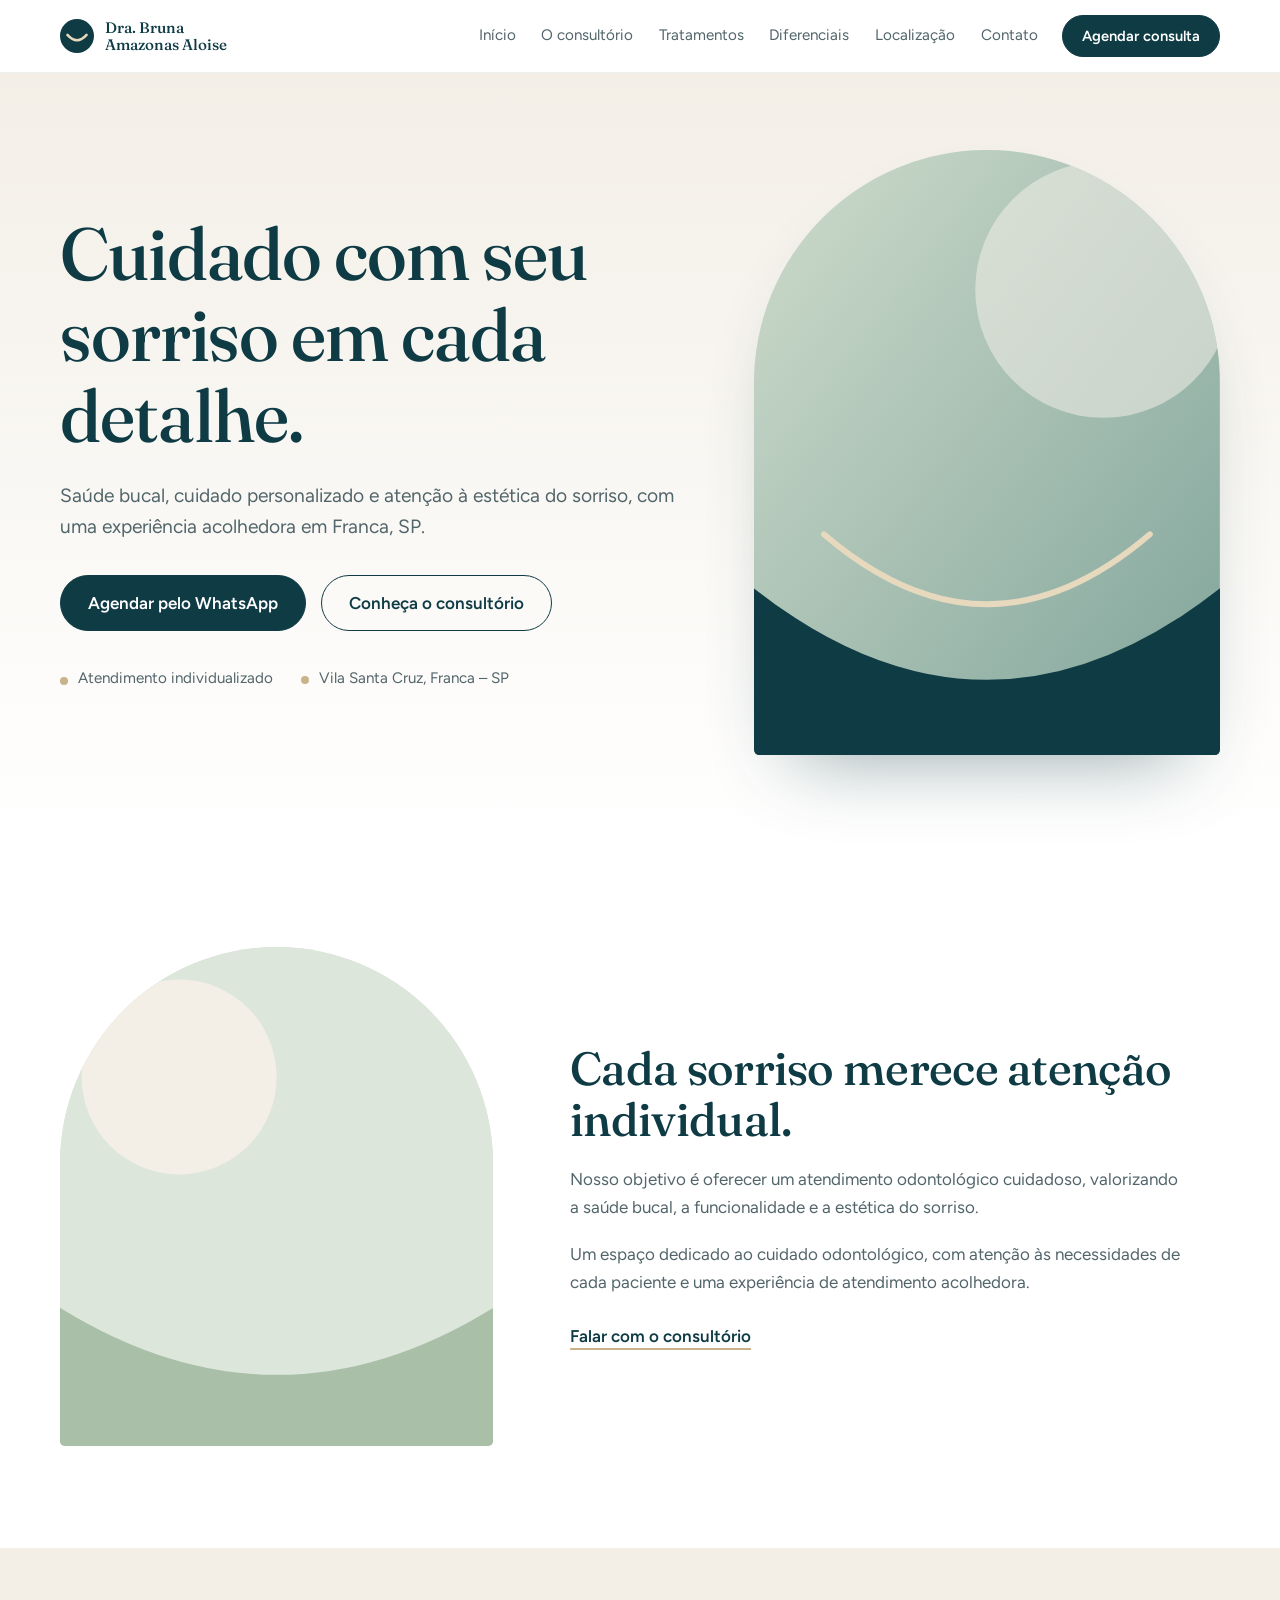
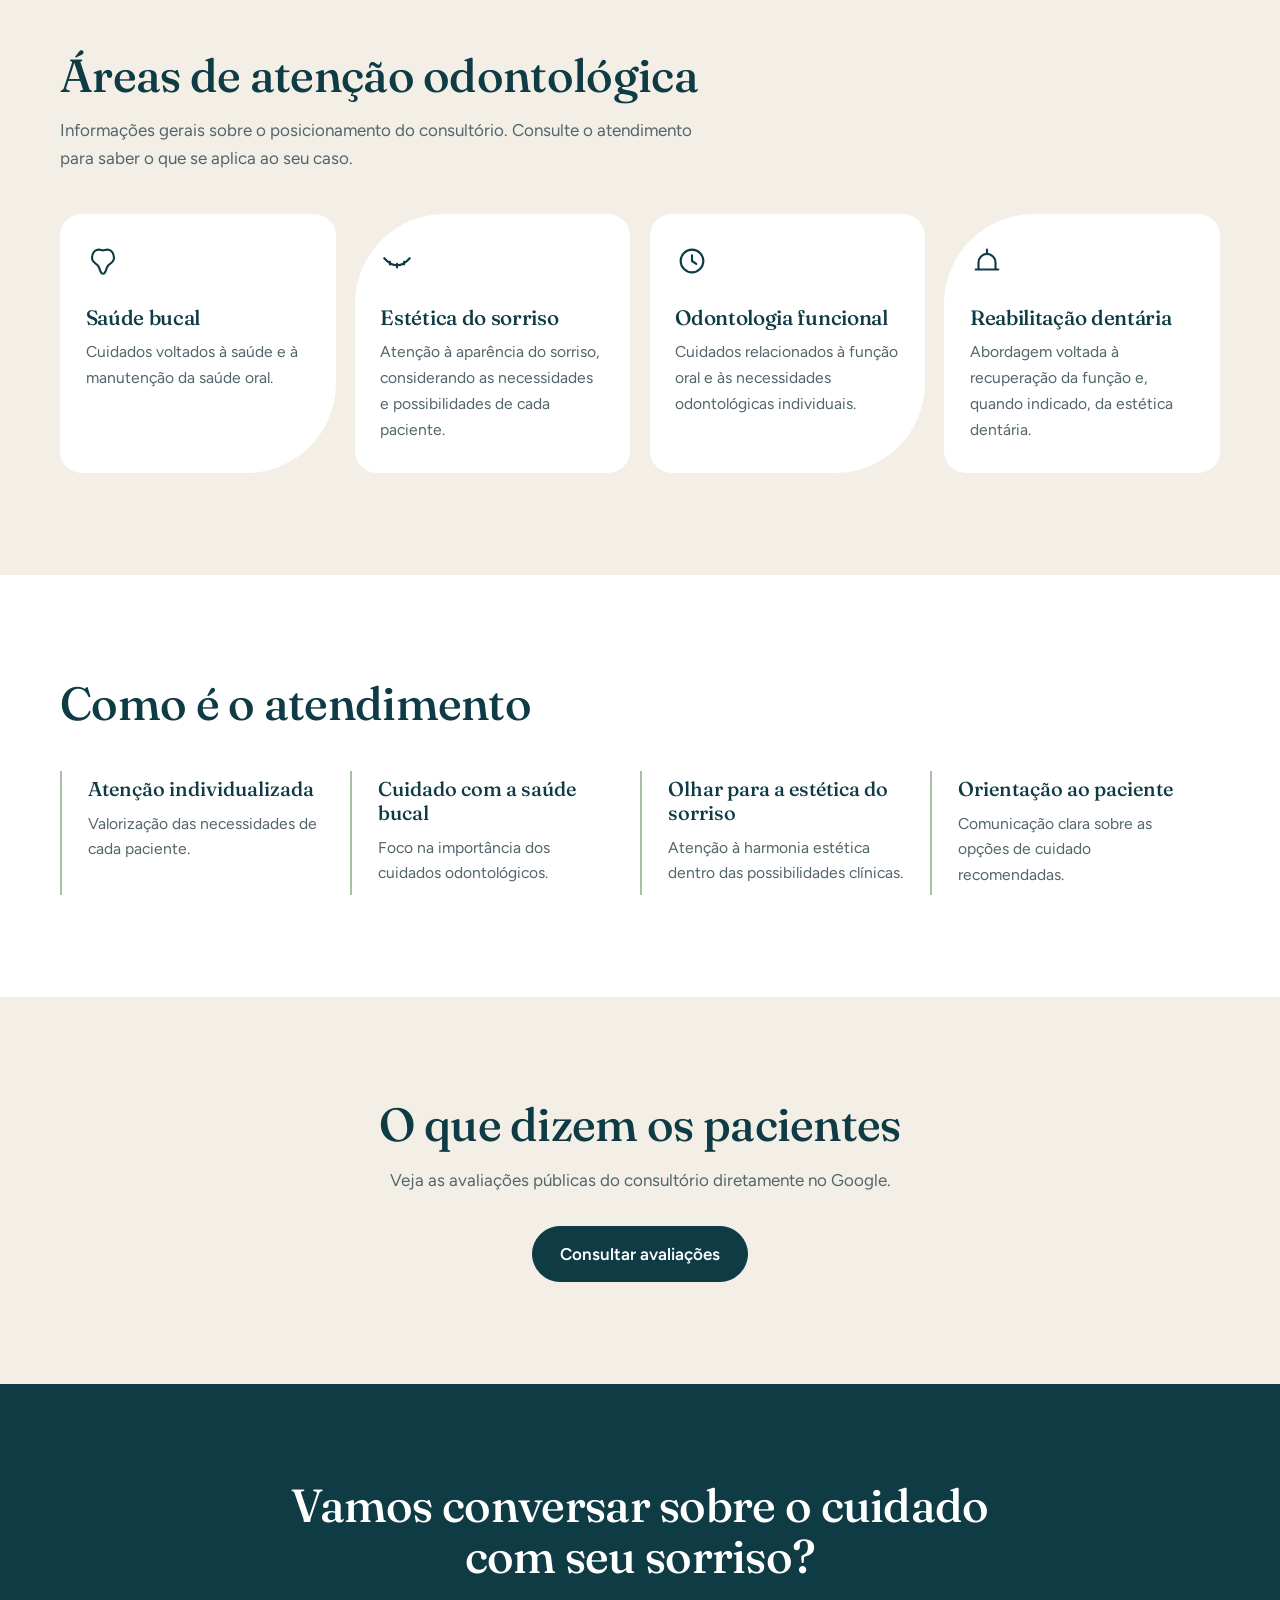
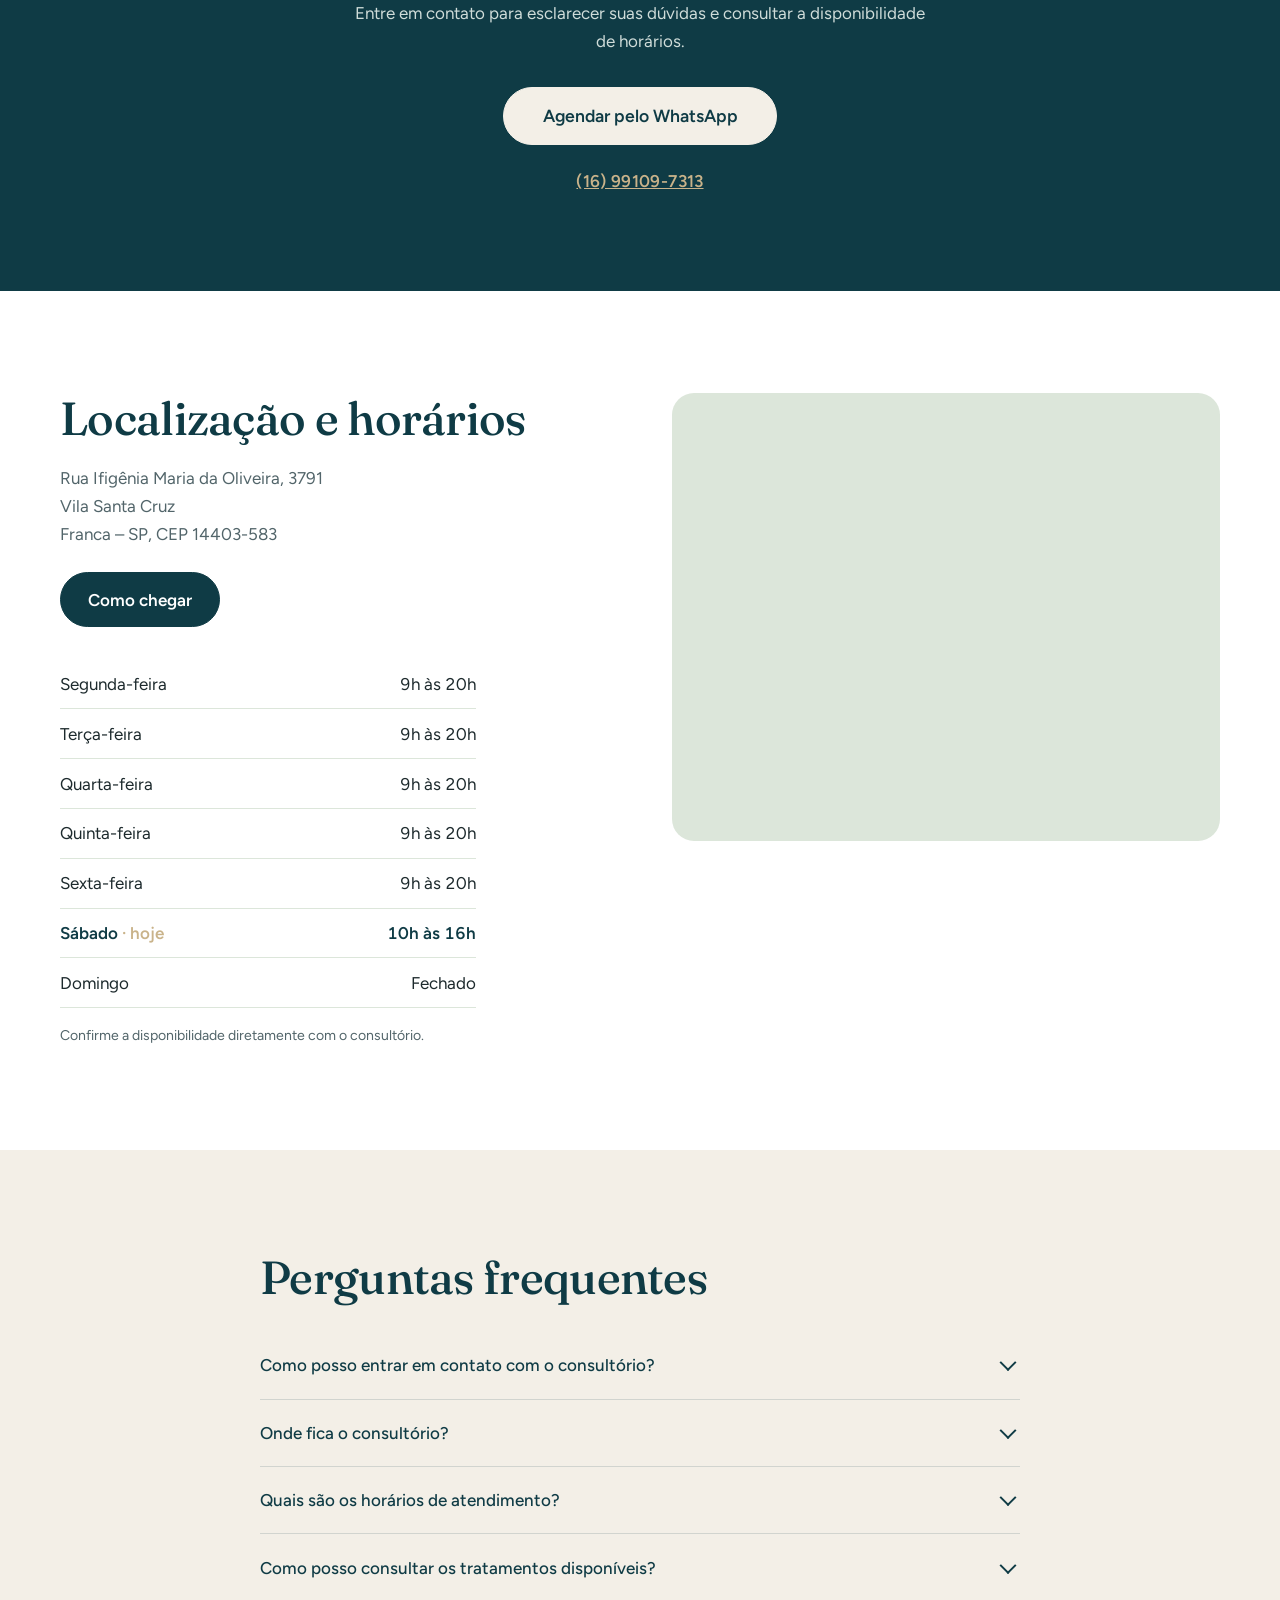
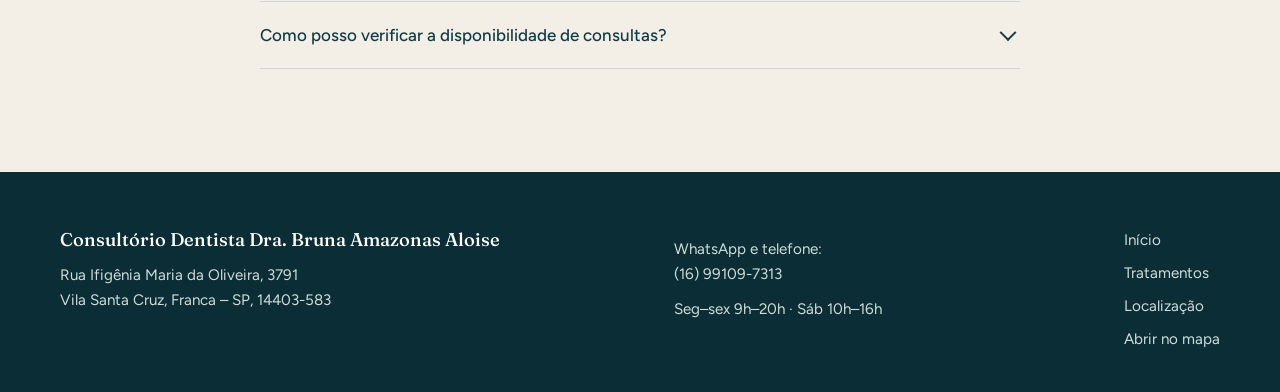
==== index.html @ 5aaad327 "Novo site do Consultório Dra. Bruna Amazonas Aloise" ====
<!DOCTYPE html>
<html lang="pt-BR">
<head>
<meta charset="utf-8">
<meta name="viewport" content="width=device-width, initial-scale=1, viewport-fit=cover">
<title>Dentista em Franca-SP | Dra. Bruna Amazonas Aloise</title>
<meta name="description" content="Consultório odontológico em Franca-SP: saúde bucal, estética do sorriso e atendimento personalizado com a Dra. Bruna Amazonas Aloise. Agende pelo WhatsApp.">
<meta name="theme-color" content="#0f3b45">
<meta property="og:title" content="Dra. Bruna Amazonas Aloise | Dentista em Franca-SP">
<meta property="og:description" content="Saúde bucal, cuidado personalizado e atenção à estética do sorriso em Franca, SP.">
<meta property="og:type" content="website">
<meta property="og:locale" content="pt_BR">
<link rel="icon" href="data:image/svg+xml,%3Csvg xmlns='http://www.w3.org/2000/svg' viewBox='0 0 32 32'%3E%3Crect width='32' height='32' rx='16' fill='%230f3b45'/%3E%3Cpath d='M7 15q9 10 18 0' stroke='%23e6d9bd' stroke-width='2.5' fill='none' stroke-linecap='round'/%3E%3C/svg%3E">
<link rel="preconnect" href="https://fonts.googleapis.com">
<link rel="preconnect" href="https://fonts.gstatic.com" crossorigin>
<link href="https://fonts.googleapis.com/css2?family=Fraunces:opsz,wght@9..144,400;9..144,500;9..144,600&family=Figtree:wght@400;500;600&display=swap" rel="stylesheet">
<link rel="stylesheet" href="styles.css">
<script type="application/ld+json">
{"@context":"https://schema.org","@type":"Dentist","name":"Consultório Dentista Dra. Bruna Amazonas Aloise","telephone":"+55-16-99109-7313","address":{"@type":"PostalAddress","streetAddress":"Rua Ifigênia Maria da Oliveira, 3791","addressLocality":"Franca","addressRegion":"SP","postalCode":"14403-583","addressCountry":"BR"},"openingHoursSpecification":[{"@type":"OpeningHoursSpecification","dayOfWeek":["Monday","Tuesday","Wednesday","Thursday","Friday"],"opens":"09:00","closes":"20:00"},{"@type":"OpeningHoursSpecification","dayOfWeek":"Saturday","opens":"10:00","closes":"16:00"}]}
</script>
</head>
<body>
<a class="skip" href="#conteudo">Ir para o conteúdo</a>

<header class="top" id="top">
  <div class="wrap bar">
    <a class="brand" href="#inicio" aria-label="Dra. Bruna Amazonas Aloise, início">
      <svg width="34" height="34" viewBox="0 0 32 32" aria-hidden="true"><circle cx="16" cy="16" r="16" fill="currentColor"/><path d="M7 15q9 10 18 0" stroke="#e6d9bd" stroke-width="2.4" fill="none" stroke-linecap="round"/></svg>
      <span>Dra. Bruna<br>Amazonas Aloise</span>
    </a>
    <nav id="menu" aria-label="Principal">
      <a href="#inicio">Início</a><a href="#consultorio">O consultório</a><a href="#tratamentos">Tratamentos</a><a href="#diferenciais">Diferenciais</a><a href="#localizacao">Localização</a><a href="#contato">Contato</a>
    </nav>
    <a class="btn btn-sm" href="#contato">Agendar consulta</a>
    <button class="burger" aria-expanded="false" aria-controls="menu" aria-label="Abrir menu"><span></span><span></span></button>
  </div>
</header>

<main id="conteudo">
<section class="hero" id="inicio">
  <div class="wrap hero-grid">
    <div class="hero-text">
      <h1>Cuidado com seu sorriso em cada detalhe.</h1>
      <p class="lead">Saúde bucal, cuidado personalizado e atenção à estética do sorriso, com uma experiência acolhedora em Franca, SP.</p>
      <div class="actions">
        <a class="btn" href="https://wa.me/5516991097313?text=Ol%C3%A1!%20Acessei%20o%20site%20do%20Consult%C3%B3rio%20Dra.%20Bruna%20Amazonas%20Aloise%20e%20gostaria%20de%20obter%20informa%C3%A7%C3%B5es%20sobre%20o%20atendimento%20e%20os%20hor%C3%A1rios%20dispon%C3%ADveis." target="_blank" rel="noopener">Agendar pelo WhatsApp</a>
        <a class="btn btn-ghost" href="#consultorio">Conheça o consultório</a>
      </div>
      <ul class="facts">
        <li>Atendimento individualizado</li>
        <li>Vila Santa Cruz, Franca – SP</li>
      </ul>
    </div>
    <figure class="arch hero-arch">
      <svg viewBox="0 0 400 520" preserveAspectRatio="xMidYMid slice" aria-hidden="true"><defs><linearGradient id="g1" x1="0" y1="0" x2="1" y2="1"><stop offset="0" stop-color="#cfdccb"/><stop offset="1" stop-color="#7fa39a"/></linearGradient></defs><rect width="400" height="520" fill="url(#g1)"/><circle cx="300" cy="120" r="110" fill="#f3efe7" opacity=".55"/><path d="M-20 360q220 190 440 0V540H-20z" fill="#0f3b45"/><path d="M60 330q140 120 280 0" stroke="#e6d9bd" stroke-width="5" fill="none" stroke-linecap="round"/></svg>
      <img src="img/hero.jpg" alt="Ambiente do consultório odontológico da Dra. Bruna em Franca-SP" fetchpriority="high" onerror="this.remove()">
    </figure>
  </div>
</section>

<section class="sec" id="consultorio">
  <div class="wrap split">
    <figure class="arch small">
      <svg viewBox="0 0 400 480" preserveAspectRatio="xMidYMid slice" aria-hidden="true"><rect width="400" height="480" fill="#dce6da"/><circle cx="110" cy="130" r="90" fill="#f3efe7"/><path d="M-20 330q220 150 440 0V500H-20z" fill="#a9bfa8"/></svg>
      <img src="img/consultorio.jpg" alt="Sala de atendimento do consultório" loading="lazy" onerror="this.remove()">
    </figure>
    <div class="prose">
      <h2>Cada sorriso merece atenção individual.</h2>
      <p>Nosso objetivo é oferecer um atendimento odontológico cuidadoso, valorizando a saúde bucal, a funcionalidade e a estética do sorriso.</p>
      <p>Um espaço dedicado ao cuidado odontológico, com atenção às necessidades de cada paciente e uma experiência de atendimento acolhedora.</p>
      <a class="link" href="#contato">Falar com o consultório</a>
    </div>
  </div>
</section>

<section class="sec tint" id="tratamentos">
  <div class="wrap">
    <div class="head"><h2>Áreas de atenção odontológica</h2><p>Informações gerais sobre o posicionamento do consultório. Consulte o atendimento para saber o que se aplica ao seu caso.</p></div>
    <div class="cards">
      <article class="card"><svg viewBox="0 0 24 24" aria-hidden="true"><path d="M12 21c-1.5 0-2-2-2.6-4-.5-1.700-1.400-2.500-3-3.500C4.500 12.300 4 10 4.500 8 5 5.500 7 4 9 4c1.200 0 2 .5 3 .5s1.800-.5 3-.5c2 0 4 1.500 4.500 4 .5 2-.0 4.300-1.900 5.500-1.600 1-2.500 1.800-3 3.500-.6 2-1.100 4-2.600 4z"/></svg><h3>Saúde bucal</h3><p>Cuidados voltados à saúde e à manutenção da saúde oral.</p></article>
      <article class="card"><svg viewBox="0 0 24 24" aria-hidden="true"><path d="M3 10q9 10 18 0"/><path d="M7 12.500v2M12 14v2.500M17 12.500v2"/></svg><h3>Estética do sorriso</h3><p>Atenção à aparência do sorriso, considerando as necessidades e possibilidades de cada paciente.</p></article>
      <article class="card"><svg viewBox="0 0 24 24" aria-hidden="true"><circle cx="12" cy="12" r="8"/><path d="M12 8v4l3 2"/></svg><h3>Odontologia funcional</h3><p>Cuidados relacionados à função oral e às necessidades odontológicas individuais.</p></article>
      <article class="card"><svg viewBox="0 0 24 24" aria-hidden="true"><path d="M4 18h16M6 18v-5a6 6 0 0112 0v5M12 7V4"/></svg><h3>Reabilitação dentária</h3><p>Abordagem voltada à recuperação da função e, quando indicado, da estética dentária.</p></article>
    </div>
  </div>
</section>

<section class="sec" id="diferenciais">
  <div class="wrap">
    <div class="head"><h2>Como é o atendimento</h2></div>
    <dl class="dif">
      <div><dt>Atenção individualizada</dt><dd>Valorização das necessidades de cada paciente.</dd></div>
      <div><dt>Cuidado com a saúde bucal</dt><dd>Foco na importância dos cuidados odontológicos.</dd></div>
      <div><dt>Olhar para a estética do sorriso</dt><dd>Atenção à harmonia estética dentro das possibilidades clínicas.</dd></div>
      <div><dt>Orientação ao paciente</dt><dd>Comunicação clara sobre as opções de cuidado recomendadas.</dd></div>
    </dl>
  </div>
</section>

<section class="sec tint" id="avaliacoes">
  <div class="wrap center">
    <h2>O que dizem os pacientes</h2>
    <p class="narrow">Veja as avaliações públicas do consultório diretamente no Google.</p>
    <a class="btn" href="https://www.google.com/maps/search/?api=1&query=Consult%C3%B3rio+Dentista+Dra+Bruna+Amazonas+Aloise+Franca+SP" target="_blank" rel="noopener">Consultar avaliações</a>
  </div>
</section>

<section class="cta" id="contato">
  <div class="wrap center">
    <h2>Vamos conversar sobre o cuidado com seu sorriso?</h2>
    <p class="narrow">Entre em contato para esclarecer suas dúvidas e consultar a disponibilidade de horários.</p>
    <a class="btn btn-light btn-lg" href="https://wa.me/5516991097313?text=Ol%C3%A1!%20Acessei%20o%20site%20do%20Consult%C3%B3rio%20Dra.%20Bruna%20Amazonas%20Aloise%20e%20gostaria%20de%20obter%20informa%C3%A7%C3%B5es%20sobre%20o%20atendimento%20e%20os%20hor%C3%A1rios%20dispon%C3%ADveis." target="_blank" rel="noopener">Agendar pelo WhatsApp</a>
    <p class="tel"><a href="tel:+5516991097313">(16) 99109-7313</a></p>
  </div>
</section>

<section class="sec" id="localizacao">
  <div class="wrap loc">
    <div>
      <h2>Localização e horários</h2>
      <address>Rua Ifigênia Maria da Oliveira, 3791<br>Vila Santa Cruz<br>Franca – SP, CEP 14403-583</address>
      <a class="btn" href="https://www.google.com/maps/dir/?api=1&destination=Consult%C3%B3rio+Dentista+Dra+Bruna+Amazonas+Aloise%2C+R.+Ifig%C3%AAnia+Maria+da+Oliveira%2C+3791+-+Vila+Santa+Cruz%2C+Franca+-+SP%2C+14403-583%2C+Brasil" target="_blank" rel="noopener">Como chegar</a>
      <table class="hours">
        <caption class="sr">Horários de atendimento</caption>
        <tbody>
          <tr data-d="1"><th scope="row">Segunda-feira</th><td>9h às 20h</td></tr>
          <tr data-d="2"><th scope="row">Terça-feira</th><td>9h às 20h</td></tr>
          <tr data-d="3"><th scope="row">Quarta-feira</th><td>9h às 20h</td></tr>
          <tr data-d="4"><th scope="row">Quinta-feira</th><td>9h às 20h</td></tr>
          <tr data-d="5"><th scope="row">Sexta-feira</th><td>9h às 20h</td></tr>
          <tr data-d="6"><th scope="row">Sábado</th><td>10h às 16h</td></tr>
          <tr data-d="0"><th scope="row">Domingo</th><td>Fechado</td></tr>
        </tbody>
      </table>
      <p class="note">Confirme a disponibilidade diretamente com o consultório.</p>
    </div>
    <div class="map"><iframe title="Mapa: Consultório Dra. Bruna Amazonas Aloise" loading="lazy" referrerpolicy="no-referrer-when-downgrade" src="https://www.google.com/maps?q=Rua+Ifig%C3%AAnia+Maria+da+Oliveira%2C+3791%2C+Vila+Santa+Cruz%2C+Franca+-+SP%2C+14403-583&output=embed"></iframe></div>
  </div>
</section>

<section class="sec tint" id="faq">
  <div class="wrap faq">
    <h2>Perguntas frequentes</h2>
    <details><summary>Como posso entrar em contato com o consultório?</summary><div><p>Pelo WhatsApp ou telefone (16) 99109-7313.</p></div></details>
    <details><summary>Onde fica o consultório?</summary><div><p>Rua Ifigênia Maria da Oliveira, 3791, Vila Santa Cruz, Franca – SP.</p></div></details>
    <details><summary>Quais são os horários de atendimento?</summary><div><p>De segunda a sexta, das 9h às 20h; sábado, das 10h às 16h; domingo fechado.</p></div></details>
    <details><summary>Como posso consultar os tratamentos disponíveis?</summary><div><p>Envie uma mensagem pelo WhatsApp e o consultório informará o que está disponível para o seu caso.</p></div></details>
    <details><summary>Como posso verificar a disponibilidade de consultas?</summary><div><p>Entre em contato pelo WhatsApp para consultar os horários livres.</p></div></details>
  </div>
</section>
</main>

<footer>
  <div class="wrap foot">
    <div><strong>Consultório Dentista Dra. Bruna Amazonas Aloise</strong><p>Rua Ifigênia Maria da Oliveira, 3791<br>Vila Santa Cruz, Franca – SP, 14403-583</p></div>
    <div><p>WhatsApp e telefone:<br><a href="https://wa.me/5516991097313" target="_blank" rel="noopener">(16) 99109-7313</a></p><p>Seg–sex 9h–20h · Sáb 10h–16h</p></div>
    <nav aria-label="Rodapé"><a href="#inicio">Início</a><a href="#tratamentos">Tratamentos</a><a href="#localizacao">Localização</a><a href="https://www.google.com/maps/dir/?api=1&destination=Consult%C3%B3rio+Dentista+Dra+Bruna+Amazonas+Aloise%2C+R.+Ifig%C3%AAnia+Maria+da+Oliveira%2C+3791+-+Vila+Santa+Cruz%2C+Franca+-+SP%2C+14403-583%2C+Brasil" target="_blank" rel="noopener">Abrir no mapa</a></nav>
  </div>
</footer>
<script src="script.js" defer></script>
</body>
</html>
---- styles.css ----
:root{--petrol:#0f3b45;--petrol2:#164c58;--sage:#a9bfa8;--sage-l:#dce6da;--linen:#f3efe7;--champ:#c9b38a;--ink:#1d2a2d;--mute:#52656a;--white:#fff;--r:22px;--ease:cubic-bezier(.2,.7,.2,1)}
*{box-sizing:border-box;margin:0}
html{scroll-behavior:smooth;scroll-padding-top:84px}
body{font:400 1.0625rem/1.65 Figtree,system-ui,sans-serif;color:var(--ink);background:var(--white);-webkit-font-smoothing:antialiased;overflow-x:hidden}
h1,h2,h3{font-family:Fraunces,Georgia,serif;font-weight:500;line-height:1.1;letter-spacing:-.015em;color:var(--petrol)}
h1{font-size:clamp(2.5rem,6vw,4.6rem)}h2{font-size:clamp(1.9rem,3.8vw,2.9rem)}h3{font-size:1.3rem}
a{color:inherit}:focus-visible{outline:3px solid var(--champ);outline-offset:3px;border-radius:6px}
.wrap{width:min(1160px,100% - 2.5rem);margin-inline:auto}
.sr{position:absolute;left:-9999px}.skip{position:absolute;left:-9999px}.skip:focus{left:1rem;top:1rem;background:#fff;padding:.6rem 1rem;z-index:99}
.top{position:sticky;top:0;z-index:50;background:rgba(255,255,255,.88);backdrop-filter:blur(12px);border-bottom:1px solid rgba(15,59,69,.08)}
.bar{display:flex;align-items:center;gap:1.5rem;min-height:72px}
.brand{display:flex;align-items:center;gap:.7rem;text-decoration:none;color:var(--petrol);font:500 .95rem/1.15 Fraunces,serif;margin-right:auto}
nav#menu{display:flex;gap:1.6rem;font-size:.95rem}nav#menu a{text-decoration:none;color:var(--mute);transition:color .2s}nav#menu a:hover{color:var(--petrol)}
.btn{display:inline-flex;align-items:center;justify-content:center;min-height:50px;padding:.8rem 1.7rem;border-radius:999px;background:var(--petrol);color:#fff;font-weight:600;text-decoration:none;border:1.5px solid var(--petrol);transition:transform .25s var(--ease),background .25s,box-shadow .25s}
.btn:hover{transform:translateY(-2px);background:var(--petrol2);box-shadow:0 10px 24px -10px rgba(15,59,69,.6)}
.btn-sm{min-height:42px;padding:.5rem 1.2rem;font-size:.92rem}.btn-lg{min-height:58px;padding-inline:2.4rem;font-size:1.1rem}
.btn-ghost{background:transparent;color:var(--petrol)}.btn-ghost:hover{background:var(--sage-l);box-shadow:none}
.btn-light{background:var(--linen);color:var(--petrol);border-color:var(--linen)}.btn-light:hover{background:#fff}
.burger{display:none;width:44px;height:44px;border:0;background:none;cursor:pointer;position:relative}
.burger span{position:absolute;left:11px;right:11px;height:2px;background:var(--petrol);transition:transform .3s var(--ease)}.burger span:first-child{top:18px}.burger span:last-child{top:25px}
.burger[aria-expanded=true] span:first-child{transform:translateY(3.5px) rotate(45deg)}.burger[aria-expanded=true] span:last-child{transform:translateY(-3.5px) rotate(-45deg)}
.hero{padding:clamp(2rem,6vw,5rem) 0 clamp(3rem,7vw,6rem);background:linear-gradient(180deg,var(--linen),#fff)}
.hero-grid{display:grid;grid-template-columns:1.15fr .85fr;gap:clamp(2rem,5vw,5rem);align-items:center}
.lead{font-size:1.2rem;color:var(--mute);max-width:34em;margin:1.4rem 0 2rem}
.actions{display:flex;flex-wrap:wrap;gap:.9rem}
.facts{list-style:none;padding:0;margin-top:2.2rem;display:flex;flex-wrap:wrap;gap:.6rem 1.8rem;color:var(--mute);font-size:.95rem}
.facts li{padding-left:1.1rem;position:relative}.facts li:before{content:"";position:absolute;left:0;top:.7em;width:.5rem;height:.5rem;border-radius:50%;background:var(--champ)}
.arch{position:relative;border-radius:999px 999px var(--r) var(--r);overflow:hidden;aspect-ratio:4/5.2;background:var(--sage-l)}
.arch svg,.arch img{position:absolute;inset:0;width:100%;height:100%;object-fit:cover}
.hero-arch{box-shadow:0 40px 80px -40px rgba(15,59,69,.45)}.arch.small{aspect-ratio:4/4.6}
@media(prefers-reduced-motion:no-preference){.hero-text>*{animation:in .9s var(--ease) both}.hero-text>:nth-child(2){animation-delay:.12s}.hero-text>:nth-child(3){animation-delay:.24s}.hero-text>:nth-child(4){animation-delay:.34s}.hero-arch{animation:in 1.1s .15s var(--ease) both}}
@keyframes in{from{opacity:0;transform:translateY(22px)}}
.sec{padding:clamp(3.5rem,8vw,6.5rem) 0}.tint{background:var(--linen)}
.split{display:grid;grid-template-columns:.8fr 1.2fr;gap:clamp(2rem,6vw,6rem);align-items:center}
.prose p{margin-top:1.2rem;max-width:36em;color:var(--mute)}.prose h2{max-width:14em}
.link{display:inline-block;margin-top:1.6rem;font-weight:600;color:var(--petrol);text-decoration-color:var(--champ);text-underline-offset:6px;text-decoration-thickness:2px}
.head{max-width:40rem;margin-bottom:2.6rem}.head p{margin-top:.9rem;color:var(--mute)}
.cards{display:grid;grid-template-columns:repeat(4,1fr);gap:1.2rem}
.card{background:#fff;border-radius:var(--r);padding:1.9rem 1.6rem;transition:transform .35s var(--ease),box-shadow .35s}
.card:nth-child(odd){border-radius:var(--r) var(--r) 90px var(--r)}.card:nth-child(even){border-radius:90px var(--r) var(--r) var(--r)}
.card:hover{transform:translateY(-6px);box-shadow:0 24px 40px -24px rgba(15,59,69,.4)}
.card svg{width:34px;height:34px;fill:none;stroke:var(--petrol);stroke-width:1.5;stroke-linecap:round;stroke-linejoin:round;margin-bottom:1.3rem}
.card p{margin-top:.6rem;color:var(--mute);font-size:.98rem}
.dif{display:grid;grid-template-columns:repeat(4,1fr);gap:0}
.dif>div{padding:.4rem 1.6rem;border-left:2px solid var(--sage)}
.dif dt{font:500 1.25rem/1.2 Fraunces,serif;color:var(--petrol)}.dif dd{margin-top:.6rem;color:var(--mute);font-size:.98rem}
.center{text-align:center}.narrow{max-width:34em;margin:1rem auto 2rem;color:var(--mute)}
.cta{background:var(--petrol);padding:clamp(3.5rem,8vw,6rem) 0}.cta h2{color:#fff;max-width:16em;margin-inline:auto}.cta .narrow{color:#cfdcd9}
.tel{margin-top:1.4rem}.tel a{color:var(--champ);font-weight:600;letter-spacing:.02em}
.loc{display:grid;grid-template-columns:1fr 1fr;gap:clamp(2rem,5vw,4rem);align-items:start}
address{font-style:normal;margin:1.2rem 0 1.5rem;color:var(--mute)}
.hours{width:100%;max-width:26rem;border-collapse:collapse;margin-top:2rem}
.hours th,.hours td{padding:.65rem 0;border-bottom:1px solid var(--sage-l);text-align:left;font-weight:400}.hours td{text-align:right;font-variant-numeric:tabular-nums}
.hours tr.today th,.hours tr.today td{color:var(--petrol);font-weight:600}.hours tr.today th:after{content:" · hoje";color:var(--champ)}
.note{margin-top:1rem;font-size:.88rem;color:var(--mute)}
.map{border-radius:var(--r);overflow:hidden;min-height:440px;background:var(--sage-l)}.map iframe{width:100%;height:100%;min-height:440px;border:0}
.faq{max-width:760px}.faq h2{margin-bottom:1.8rem}
details{border-bottom:1px solid rgba(15,59,69,.15)}
summary{list-style:none;cursor:pointer;padding:1.2rem 2.5rem 1.2rem 0;font-weight:500;color:var(--petrol);position:relative}
summary::-webkit-details-marker{display:none}
summary:after{content:"";position:absolute;right:.4rem;top:50%;width:10px;height:10px;border:solid var(--petrol);border-width:0 2px 2px 0;transform:translateY(-70%) rotate(45deg);transition:transform .3s var(--ease)}
details[open] summary:after{transform:translateY(-30%) rotate(-135deg)}
details>div{display:grid;grid-template-rows:0fr;transition:grid-template-rows .35s var(--ease)}details[open]>div{grid-template-rows:1fr}
details>div p{overflow:hidden;color:var(--mute)}details[open]>div p{padding-bottom:1.2rem}
footer{background:#0b2d35;color:#cfdcd9;padding:3.5rem 0 2.5rem;font-size:.95rem}
.foot{display:grid;grid-template-columns:1.4fr 1fr auto;gap:2.5rem}.foot strong{color:#fff;font:500 1.15rem Fraunces,serif}.foot p{margin-top:.6rem}
.foot nav{display:flex;flex-direction:column;gap:.5rem}.foot a{text-decoration:none}.foot a:hover{color:var(--champ)}
@media(max-width:960px){
.hero-grid,.split,.loc{grid-template-columns:1fr}.hero-arch{max-width:420px;margin-inline:auto;width:100%}.arch.small{max-width:360px}
.cards{grid-template-columns:1fr 1fr}.dif{grid-template-columns:1fr 1fr;row-gap:2rem}.foot{grid-template-columns:1fr}
.burger{display:block}.bar .btn-sm{display:none}
nav#menu{position:absolute;top:100%;left:0;right:0;flex-direction:column;gap:0;background:#fff;padding:.5rem 1.25rem 1.2rem;border-bottom:1px solid rgba(15,59,69,.1);clip-path:inset(0 0 100% 0);visibility:hidden;transition:clip-path .4s var(--ease),visibility .4s}
nav#menu.open{clip-path:inset(0);visibility:visible}nav#menu a{padding:.9rem 0;border-bottom:1px solid var(--sage-l);font-size:1.05rem}}
@media(max-width:560px){.cards,.dif{grid-template-columns:1fr}.actions .btn{width:100%}.hero{padding-top:1.5rem}.map,.map iframe{min-height:320px}}
@media(prefers-reduced-motion:reduce){*{animation:none!important;transition:none!important;scroll-behavior:auto!important}}
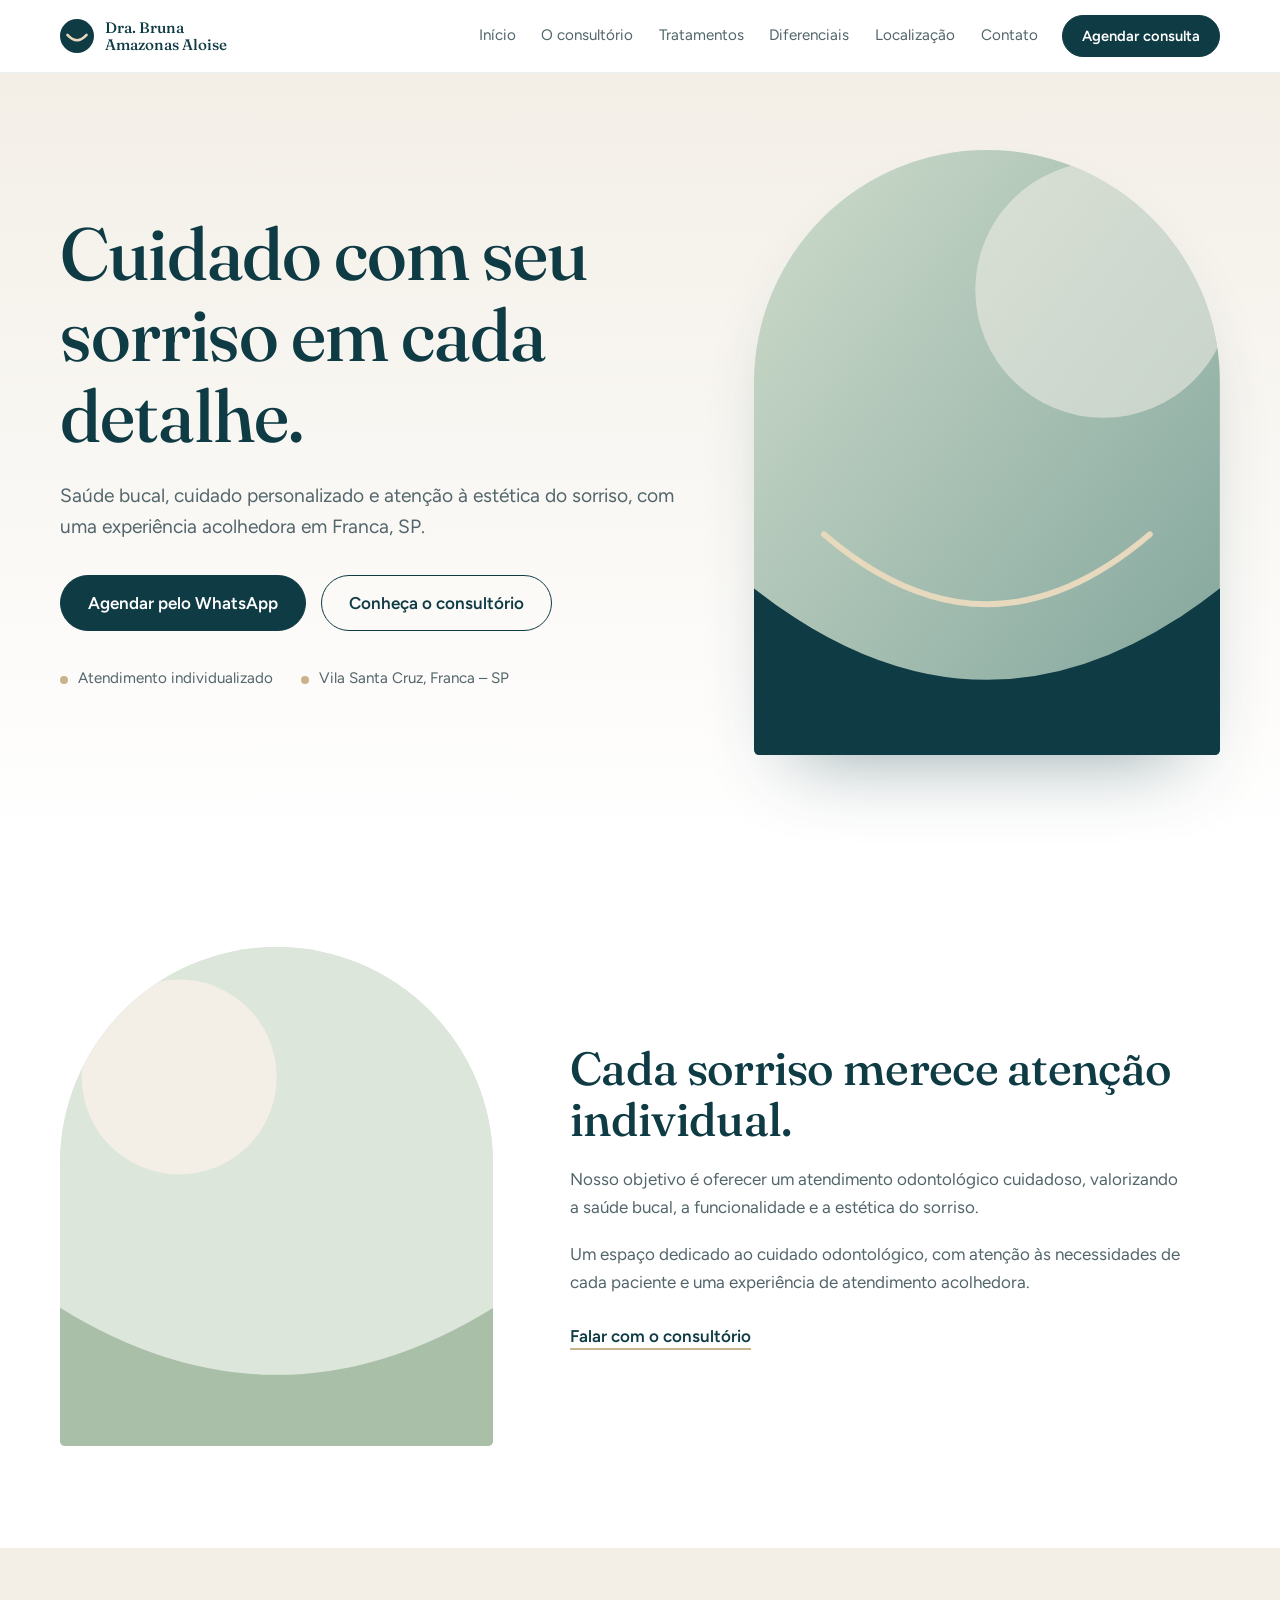
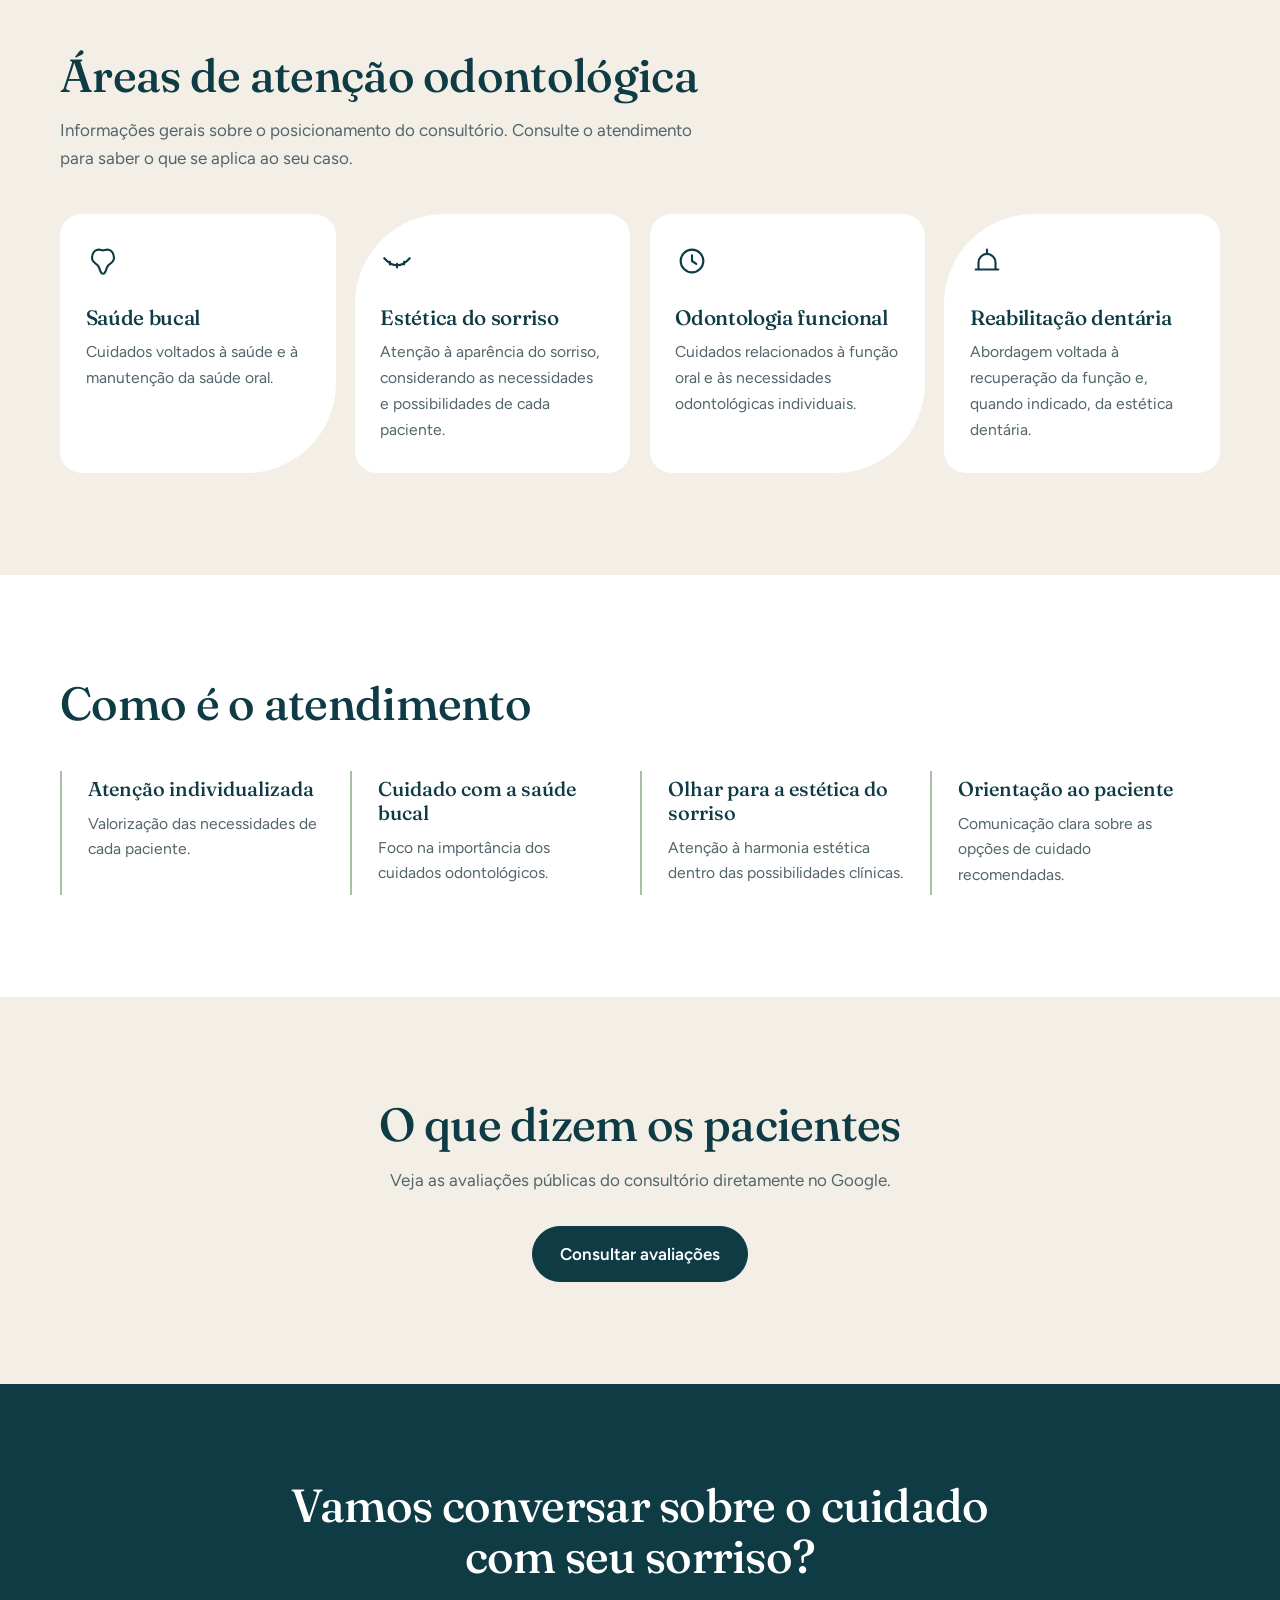
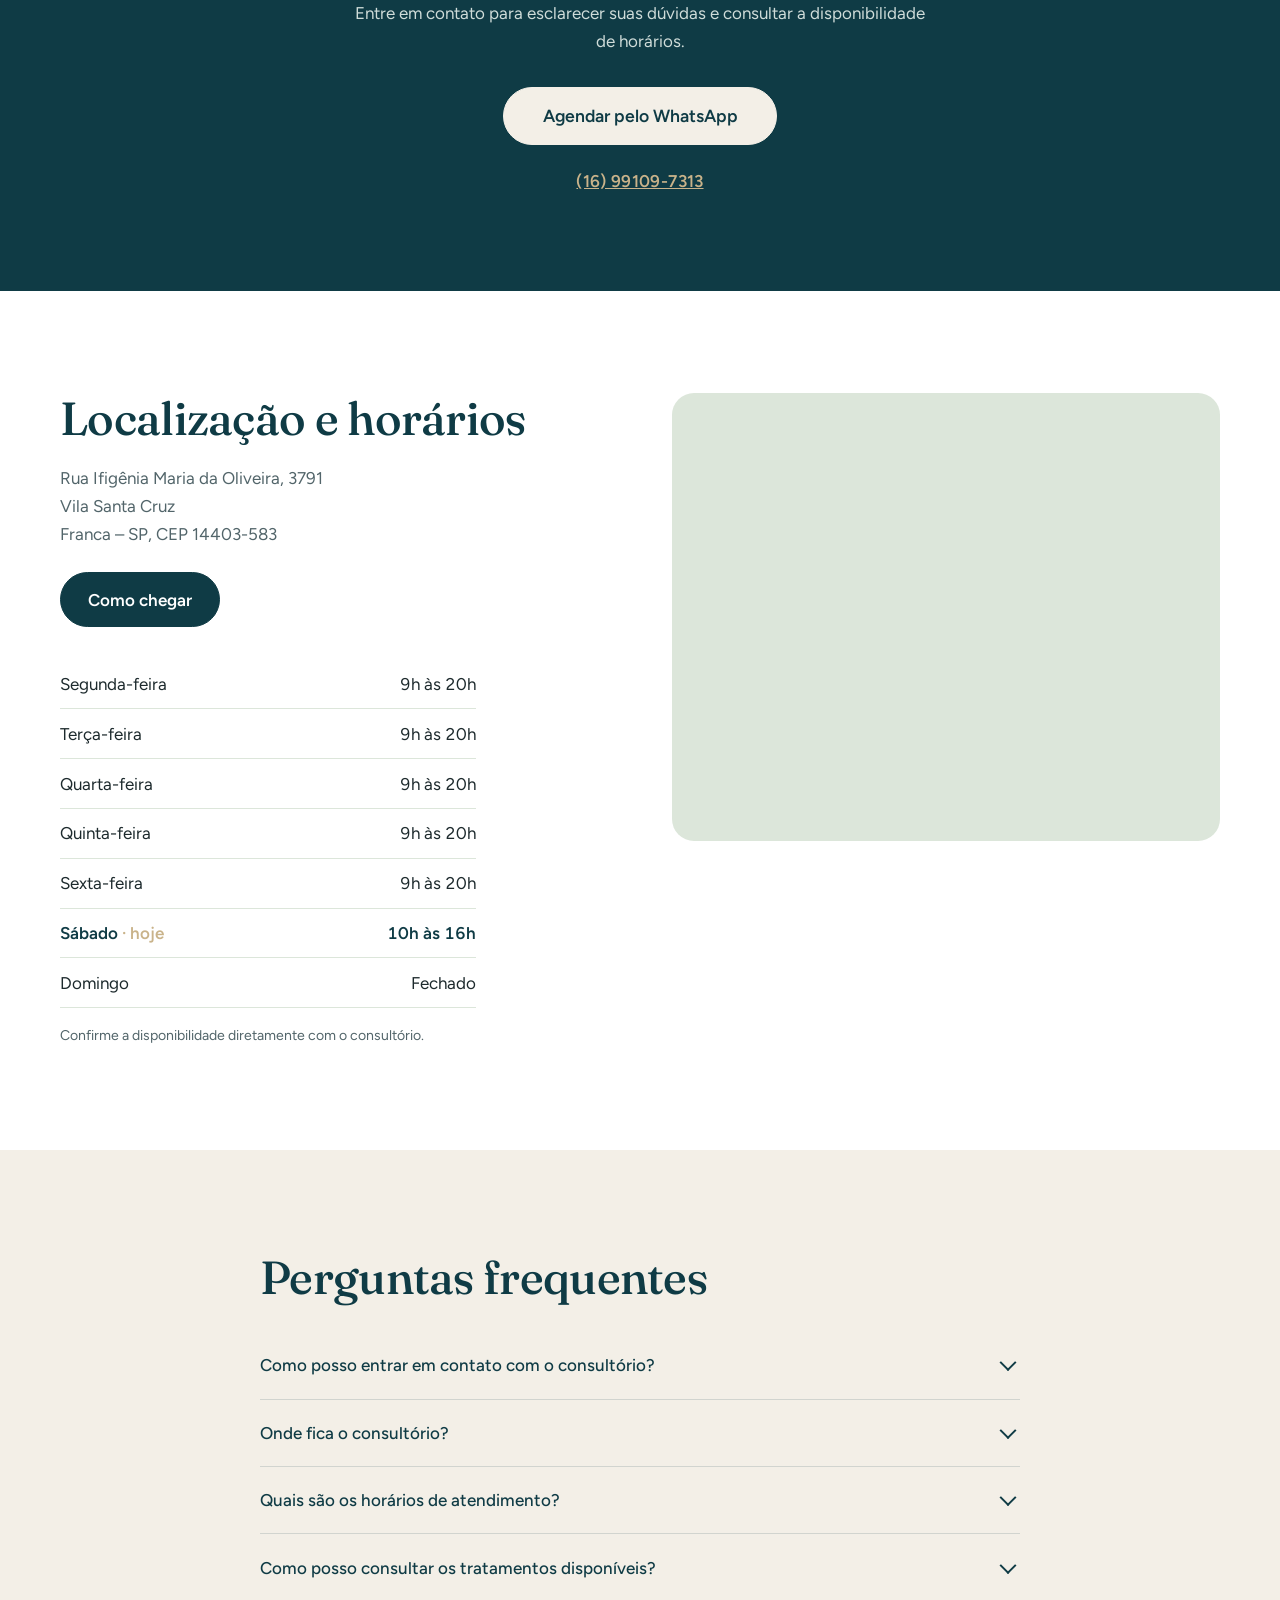
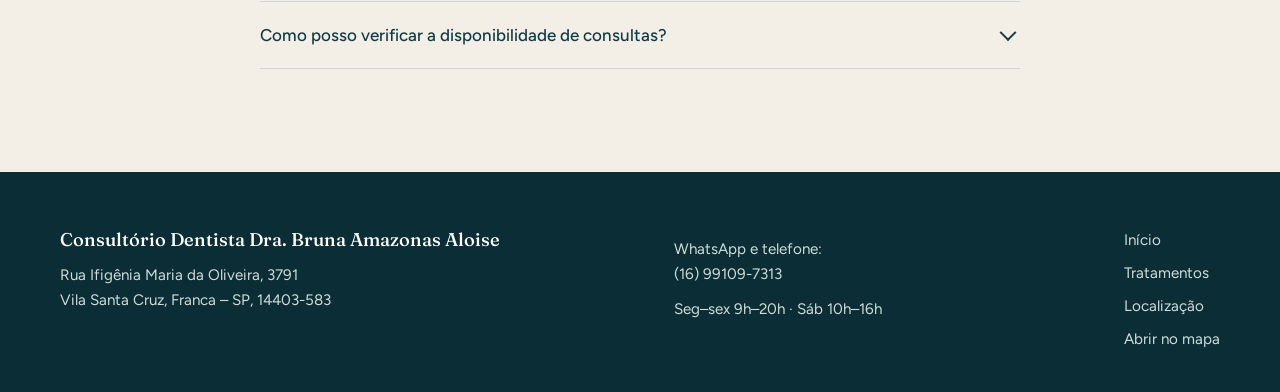
==== commit 2e19a1ea: "Galeria com ampliação, botão fixo de WhatsApp no celular, revelação ao rolar e 404" ====
--- a/index.html
+++ b/index.html
@@ -14,6 +14,7 @@
 <link rel="preconnect" href="https://fonts.googleapis.com">
 <link rel="preconnect" href="https://fonts.gstatic.com" crossorigin>
 <link href="https://fonts.googleapis.com/css2?family=Fraunces:opsz,wght@9..144,400;9..144,500;9..144,600&family=Figtree:wght@400;500;600&display=swap" rel="stylesheet">
+<script>document.documentElement.classList.add("js")</script>
 <link rel="stylesheet" href="styles.css">
 <script type="application/ld+json">
 {"@context":"https://schema.org","@type":"Dentist","name":"Consultório Dentista Dra. Bruna Amazonas Aloise","telephone":"+55-16-99109-7313","address":{"@type":"PostalAddress","streetAddress":"Rua Ifigênia Maria da Oliveira, 3791","addressLocality":"Franca","addressRegion":"SP","postalCode":"14403-583","addressCountry":"BR"},"openingHoursSpecification":[{"@type":"OpeningHoursSpecification","dayOfWeek":["Monday","Tuesday","Wednesday","Thursday","Friday"],"opens":"09:00","closes":"20:00"},{"@type":"OpeningHoursSpecification","dayOfWeek":"Saturday","opens":"10:00","closes":"16:00"}]}
@@ -77,10 +78,10 @@
   <div class="wrap">
     <div class="head"><h2>Áreas de atenção odontológica</h2><p>Informações gerais sobre o posicionamento do consultório. Consulte o atendimento para saber o que se aplica ao seu caso.</p></div>
     <div class="cards">
-      <article class="card"><svg viewBox="0 0 24 24" aria-hidden="true"><path d="M12 21c-1.5 0-2-2-2.6-4-.5-1.700-1.400-2.500-3-3.500C4.500 12.300 4 10 4.500 8 5 5.500 7 4 9 4c1.200 0 2 .5 3 .5s1.800-.5 3-.5c2 0 4 1.500 4.500 4 .5 2-.0 4.300-1.900 5.500-1.600 1-2.500 1.800-3 3.500-.6 2-1.100 4-2.600 4z"/></svg><h3>Saúde bucal</h3><p>Cuidados voltados à saúde e à manutenção da saúde oral.</p></article>
-      <article class="card"><svg viewBox="0 0 24 24" aria-hidden="true"><path d="M3 10q9 10 18 0"/><path d="M7 12.500v2M12 14v2.500M17 12.500v2"/></svg><h3>Estética do sorriso</h3><p>Atenção à aparência do sorriso, considerando as necessidades e possibilidades de cada paciente.</p></article>
-      <article class="card"><svg viewBox="0 0 24 24" aria-hidden="true"><circle cx="12" cy="12" r="8"/><path d="M12 8v4l3 2"/></svg><h3>Odontologia funcional</h3><p>Cuidados relacionados à função oral e às necessidades odontológicas individuais.</p></article>
-      <article class="card"><svg viewBox="0 0 24 24" aria-hidden="true"><path d="M4 18h16M6 18v-5a6 6 0 0112 0v5M12 7V4"/></svg><h3>Reabilitação dentária</h3><p>Abordagem voltada à recuperação da função e, quando indicado, da estética dentária.</p></article>
+      <article class="card rv"><svg viewBox="0 0 24 24" aria-hidden="true"><path d="M12 21c-1.5 0-2-2-2.6-4-.5-1.700-1.400-2.500-3-3.500C4.500 12.300 4 10 4.500 8 5 5.500 7 4 9 4c1.200 0 2 .5 3 .5s1.800-.5 3-.5c2 0 4 1.500 4.500 4 .5 2-.0 4.300-1.900 5.500-1.600 1-2.500 1.800-3 3.500-.6 2-1.100 4-2.600 4z"/></svg><h3>Saúde bucal</h3><p>Cuidados voltados à saúde e à manutenção da saúde oral.</p></article>
+      <article class="card rv"><svg viewBox="0 0 24 24" aria-hidden="true"><path d="M3 10q9 10 18 0"/><path d="M7 12.500v2M12 14v2.500M17 12.500v2"/></svg><h3>Estética do sorriso</h3><p>Atenção à aparência do sorriso, considerando as necessidades e possibilidades de cada paciente.</p></article>
+      <article class="card rv"><svg viewBox="0 0 24 24" aria-hidden="true"><circle cx="12" cy="12" r="8"/><path d="M12 8v4l3 2"/></svg><h3>Odontologia funcional</h3><p>Cuidados relacionados à função oral e às necessidades odontológicas individuais.</p></article>
+      <article class="card rv"><svg viewBox="0 0 24 24" aria-hidden="true"><path d="M4 18h16M6 18v-5a6 6 0 0112 0v5M12 7V4"/></svg><h3>Reabilitação dentária</h3><p>Abordagem voltada à recuperação da função e, quando indicado, da estética dentária.</p></article>
     </div>
   </div>
 </section>
@@ -88,7 +89,7 @@
 <section class="sec" id="diferenciais">
   <div class="wrap">
     <div class="head"><h2>Como é o atendimento</h2></div>
-    <dl class="dif">
+    <dl class="dif rv">
       <div><dt>Atenção individualizada</dt><dd>Valorização das necessidades de cada paciente.</dd></div>
       <div><dt>Cuidado com a saúde bucal</dt><dd>Foco na importância dos cuidados odontológicos.</dd></div>
       <div><dt>Olhar para a estética do sorriso</dt><dd>Atenção à harmonia estética dentro das possibilidades clínicas.</dd></div>
@@ -96,6 +97,20 @@
     </dl>
   </div>
 </section>
+
+<section class="sec" id="galeria" hidden>
+  <div class="wrap">
+    <div class="head"><h2>Um olhar sobre o espaço</h2></div>
+    <div class="gal">
+      <button class="tile t1" type="button"><img src="img/galeria-1.jpg" alt="Recepção do consultório" loading="lazy"></button>
+      <button class="tile t2" type="button"><img src="img/galeria-2.jpg" alt="Sala de atendimento" loading="lazy"></button>
+      <button class="tile t3" type="button"><img src="img/galeria-3.jpg" alt="Detalhe do ambiente clínico" loading="lazy"></button>
+      <button class="tile t4" type="button"><img src="img/galeria-4.jpg" alt="Dra. Bruna Amazonas Aloise em atendimento" loading="lazy"></button>
+      <button class="tile t5" type="button"><img src="img/galeria-5.jpg" alt="Equipamentos do consultório" loading="lazy"></button>
+    </div>
+  </div>
+</section>
+<dialog id="lb" aria-label="Imagem ampliada"><button type="button" class="lb-x" aria-label="Fechar">×</button><img alt=""></dialog>
 
 <section class="sec tint" id="avaliacoes">
   <div class="wrap center">
@@ -157,6 +172,7 @@
     <nav aria-label="Rodapé"><a href="#inicio">Início</a><a href="#tratamentos">Tratamentos</a><a href="#localizacao">Localização</a><a href="https://www.google.com/maps/dir/?api=1&destination=Consult%C3%B3rio+Dentista+Dra+Bruna+Amazonas+Aloise%2C+R.+Ifig%C3%AAnia+Maria+da+Oliveira%2C+3791+-+Vila+Santa+Cruz%2C+Franca+-+SP%2C+14403-583%2C+Brasil" target="_blank" rel="noopener">Abrir no mapa</a></nav>
   </div>
 </footer>
+<a class="fab" href="https://wa.me/5516991097313" target="_blank" rel="noopener" aria-label="Agendar pelo WhatsApp">Agendar pelo WhatsApp</a>
 <script src="script.js" defer></script>
 </body>
 </html>
--- a/styles.css
+++ b/styles.css
@@ -73,3 +73,18 @@
 nav#menu.open{clip-path:inset(0);visibility:visible}nav#menu a{padding:.9rem 0;border-bottom:1px solid var(--sage-l);font-size:1.05rem}}
 @media(max-width:560px){.cards,.dif{grid-template-columns:1fr}.actions .btn{width:100%}.hero{padding-top:1.5rem}.map,.map iframe{min-height:320px}}
 @media(prefers-reduced-motion:reduce){*{animation:none!important;transition:none!important;scroll-behavior:auto!important}}
+.gal{display:grid;grid-template-columns:repeat(6,1fr);grid-auto-rows:150px;gap:.9rem;grid-auto-flow:dense}
+.tile{display:none;padding:0;border:0;cursor:zoom-in;overflow:hidden;border-radius:var(--r);background:var(--sage-l)}
+.tile.ok{display:block}.tile img{width:100%;height:100%;object-fit:cover;transition:transform .7s var(--ease)}.tile:hover img{transform:scale(1.04)}
+.t1{grid-column:span 3;grid-row:span 3;border-radius:999px 999px var(--r) var(--r)}.t2{grid-column:span 3;grid-row:span 2}.t3{grid-column:span 2;grid-row:span 2}.t4{grid-column:span 1;grid-row:span 2}.t5{grid-column:span 3;grid-row:span 2}
+#lb{border:0;padding:0;background:transparent;max-width:min(94vw,1200px);max-height:92vh;overflow:visible}#lb::backdrop{background:rgba(8,28,34,.88)}
+#lb img{display:block;max-width:100%;max-height:88vh;border-radius:var(--r)}
+.lb-x{position:absolute;top:-14px;right:-14px;width:44px;height:44px;border-radius:50%;border:0;background:#fff;color:var(--petrol);font-size:1.6rem;cursor:pointer}
+.fab{display:none}
+.js .rv{opacity:0;transform:translateY(18px);transition:opacity .8s var(--ease),transform .8s var(--ease)}.js .rv.in{opacity:1;transform:none}
+.js .cards .rv:nth-child(2){transition-delay:.08s}.js .cards .rv:nth-child(3){transition-delay:.16s}.js .cards .rv:nth-child(4){transition-delay:.24s}
+@media(max-width:960px){
+.gal{grid-template-columns:1fr 1fr;grid-auto-rows:170px}.gal .tile{grid-column:span 1!important;grid-row:span 1!important;border-radius:var(--r)}.gal .t1{grid-column:span 2!important;grid-row:span 2!important}
+.fab{display:flex;position:fixed;z-index:60;left:1rem;right:1rem;bottom:calc(1rem + env(safe-area-inset-bottom,0px));min-height:54px;align-items:center;justify-content:center;border-radius:999px;background:var(--petrol);color:#fff;font-weight:600;text-decoration:none;box-shadow:0 14px 30px -10px rgba(8,28,34,.6);border:1.5px solid var(--champ)}
+footer{padding-bottom:6rem}}
+@media(prefers-reduced-motion:reduce){.js .rv{opacity:1;transform:none}}
